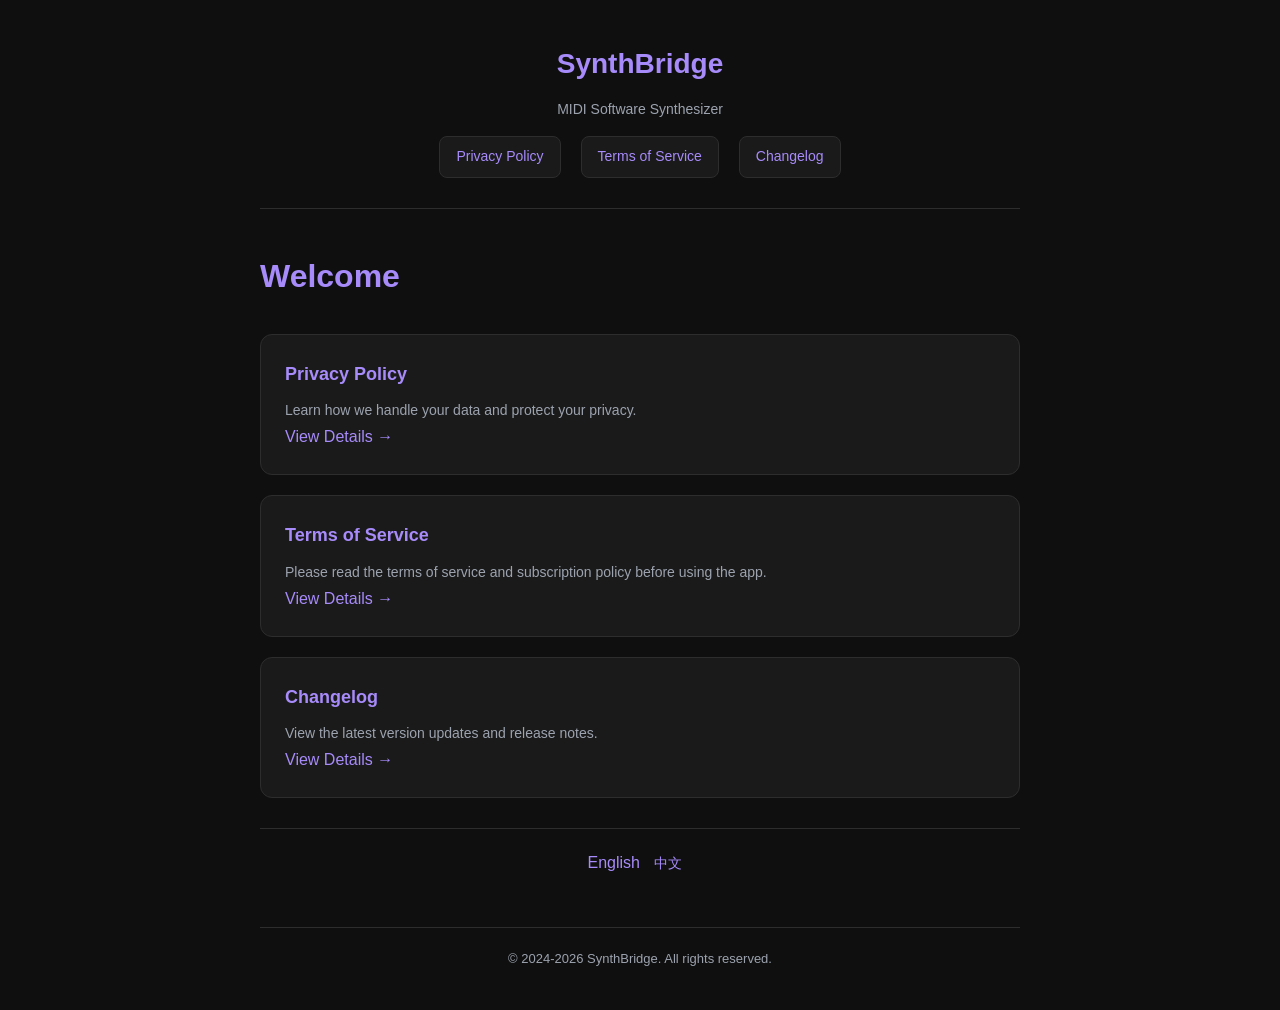
==== docs/index.html @ 0fc96270 "first commit" ====
<!DOCTYPE html>
<html lang="en">
<head>
  <meta charset="UTF-8">
  <meta name="viewport" content="width=device-width, initial-scale=1.0">
  <title>SynthBridge</title>
  <link rel="stylesheet" href="style.css">
</head>
<body>
  <div class="container">
    <header>
      <div class="logo">SynthBridge</div>
      <div class="subtitle">MIDI Software Synthesizer</div>
      <nav class="nav-links">
        <a href="privacy.html">Privacy Policy</a>
        <a href="terms.html">Terms of Service</a>
        <a href="changelog.html">Changelog</a>
      </nav>
    </header>

    <h1>Welcome</h1>
    
    <div class="card">
      <h3>Privacy Policy</h3>
      <p>Learn how we handle your data and protect your privacy.</p>
      <a href="privacy.html">View Details →</a>
    </div>

    <div class="card">
      <h3>Terms of Service</h3>
      <p>Please read the terms of service and subscription policy before using the app.</p>
      <a href="terms.html">View Details →</a>
    </div>

    <div class="card">
      <h3>Changelog</h3>
      <p>View the latest version updates and release notes.</p>
      <a href="changelog.html">View Details →</a>
    </div>

    <div class="language-switch">
      <span class="highlight">English</span>
      <a href="index-zh.html">中文</a>
    </div>

    <footer>
      © 2024-2026 SynthBridge. All rights reserved.
    </footer>
  </div>
</body>
</html>
---- docs/style.css ----
:root {
  --primary: #7c3aed;
  --primary-light: #a78bfa;
  --bg: #0f0f0f;
  --bg-card: #1a1a1a;
  --text: #e5e5e5;
  --text-muted: #9ca3af;
  --border: #2d2d2d;
}

* {
  margin: 0;
  padding: 0;
  box-sizing: border-box;
}

body {
  font-family: -apple-system, BlinkMacSystemFont, 'Segoe UI', Roboto, 'Helvetica Neue', Arial, sans-serif;
  background: var(--bg);
  color: var(--text);
  line-height: 1.7;
  min-height: 100vh;
}

.container {
  max-width: 800px;
  margin: 0 auto;
  padding: 40px 20px;
}

header {
  text-align: center;
  margin-bottom: 40px;
  padding-bottom: 30px;
  border-bottom: 1px solid var(--border);
}

.logo {
  font-size: 28px;
  font-weight: 700;
  color: var(--primary-light);
  margin-bottom: 10px;
}

.subtitle {
  color: var(--text-muted);
  font-size: 14px;
}

h1 {
  font-size: 32px;
  font-weight: 600;
  margin-bottom: 30px;
  color: var(--primary-light);
}

h2 {
  font-size: 22px;
  font-weight: 600;
  margin: 30px 0 15px;
  color: var(--text);
}

h3 {
  font-size: 18px;
  font-weight: 600;
  margin: 20px 0 10px;
  color: var(--text-muted);
}

p {
  margin-bottom: 15px;
  color: var(--text-muted);
}

ul, ol {
  margin: 15px 0;
  padding-left: 25px;
}

li {
  margin-bottom: 8px;
  color: var(--text-muted);
}

a {
  color: var(--primary-light);
  text-decoration: none;
}

a:hover {
  text-decoration: underline;
}

.last-updated {
  color: var(--text-muted);
  font-size: 13px;
  margin-bottom: 30px;
}

.card {
  background: var(--bg-card);
  border: 1px solid var(--border);
  border-radius: 12px;
  padding: 24px;
  margin-bottom: 20px;
  transition: border-color 0.2s;
}

.card:hover {
  border-color: var(--primary);
}

.card h3 {
  margin-top: 0;
  color: var(--primary-light);
}

.card p {
  margin-bottom: 0;
  font-size: 14px;
}

.language-switch {
  text-align: center;
  margin-top: 30px;
  padding-top: 20px;
  border-top: 1px solid var(--border);
}

.language-switch a {
  margin: 0 10px;
  font-size: 14px;
}

.nav-links {
  display: flex;
  justify-content: center;
  gap: 20px;
  margin-top: 15px;
  flex-wrap: wrap;
}

.nav-links a {
  padding: 8px 16px;
  background: var(--bg-card);
  border: 1px solid var(--border);
  border-radius: 8px;
  font-size: 14px;
  transition: all 0.2s;
}

.nav-links a:hover {
  border-color: var(--primary);
  text-decoration: none;
}

.highlight {
  color: var(--primary-light);
}

.version-item {
  border-left: 2px solid var(--primary);
  padding-left: 20px;
  margin-bottom: 30px;
}

.version-number {
  font-size: 18px;
  font-weight: 600;
  color: var(--primary-light);
}

.version-date {
  font-size: 13px;
  color: var(--text-muted);
  margin-bottom: 10px;
}

footer {
  text-align: center;
  margin-top: 50px;
  padding-top: 20px;
  border-top: 1px solid var(--border);
  color: var(--text-muted);
  font-size: 13px;
}

@media (max-width: 600px) {
  .container {
    padding: 20px 15px;
  }
  
  h1 {
    font-size: 26px;
  }
  
  h2 {
    font-size: 20px;
  }
}
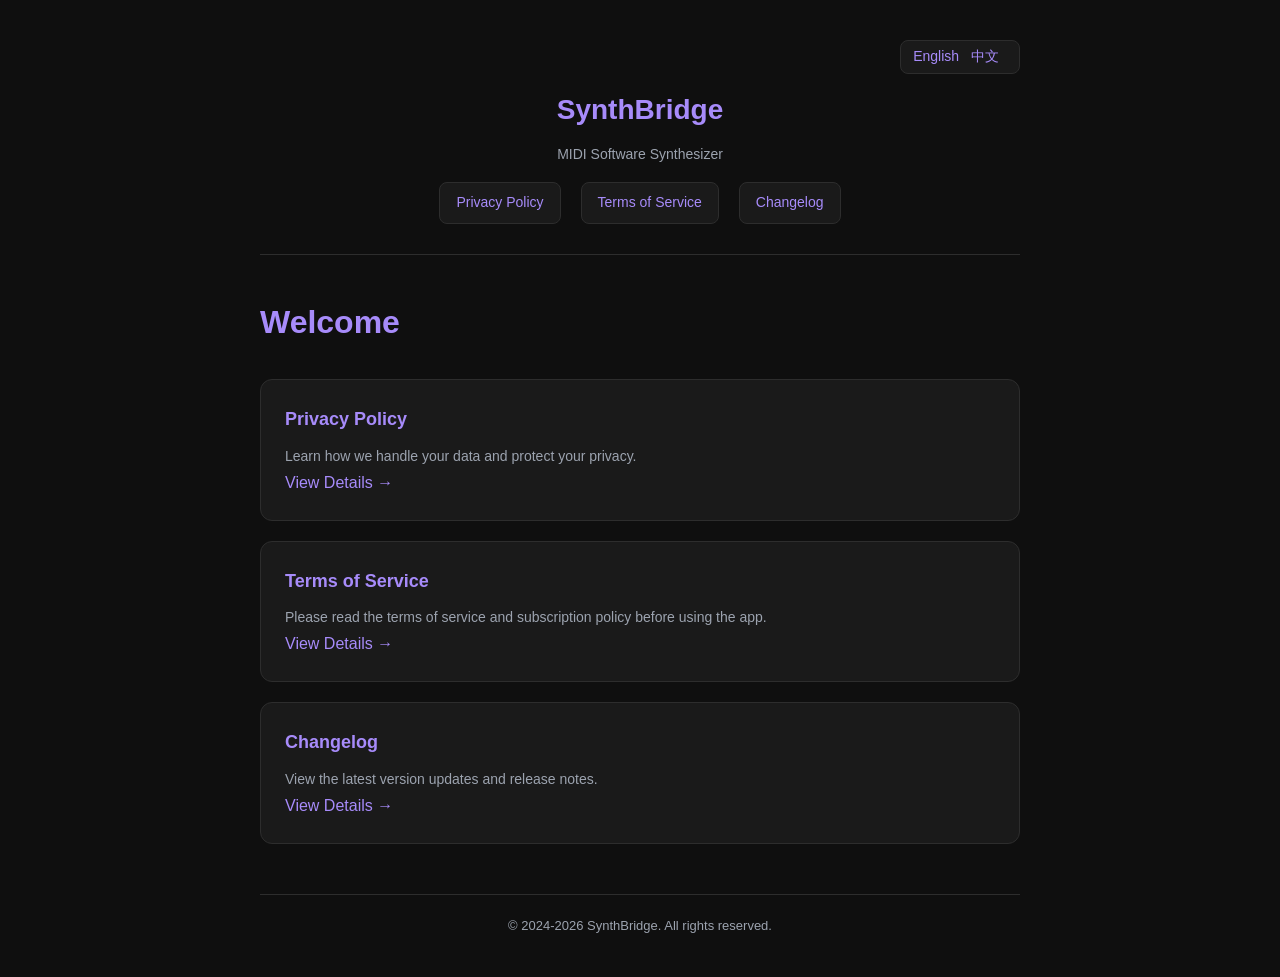
==== commit 63ece3f1: "docs: align language switch position on home and changelog pages Move the language switcher into the" ====
--- a/docs/index.html
+++ b/docs/index.html
@@ -8,7 +8,13 @@
 </head>
 <body>
   <div class="container">
-    <header>
+    <header class="site-header">
+      <div class="site-header-lang">
+        <div class="language-switch">
+          <span class="highlight">English</span>
+          <a href="index-zh.html">中文</a>
+        </div>
+      </div>
       <div class="logo">SynthBridge</div>
       <div class="subtitle">MIDI Software Synthesizer</div>
       <nav class="nav-links">
@@ -38,11 +44,6 @@
       <a href="changelog.html">View Details →</a>
     </div>
 
-    <div class="language-switch">
-      <span class="highlight">English</span>
-      <a href="index-zh.html">中文</a>
-    </div>
-
     <footer>
       © 2024-2026 SynthBridge. All rights reserved.
     </footer>
--- a/docs/style.css
+++ b/docs/style.css
@@ -28,11 +28,38 @@
   padding: 40px 20px;
 }
 
-header {
+header,
+.site-header {
   text-align: center;
   margin-bottom: 40px;
   padding-bottom: 30px;
   border-bottom: 1px solid var(--border);
+}
+
+/* Language toggle: top row, aligned to the right (within .container) */
+.site-header-lang {
+  display: flex;
+  justify-content: flex-end;
+  margin-bottom: 12px;
+}
+
+.site-header .language-switch {
+  margin: 0;
+  padding: 6px 12px;
+  border: 1px solid var(--border);
+  border-radius: 8px;
+  background: var(--bg-card);
+  font-size: 14px;
+  line-height: 1.4;
+  text-align: center;
+}
+
+.site-header .language-switch a {
+  margin: 0 8px;
+}
+
+.site-header .language-switch a:hover {
+  text-decoration: underline;
 }
 
 .logo {
@@ -121,6 +148,7 @@
   font-size: 14px;
 }
 
+/* Bottom language bar (index, changelog, etc.) */
 .language-switch {
   text-align: center;
   margin-top: 30px;
@@ -190,6 +218,15 @@
   .container {
     padding: 20px 15px;
   }
+
+  .site-header-lang {
+    margin-bottom: 10px;
+  }
+
+  .site-header .language-switch {
+    font-size: 13px;
+    padding: 5px 10px;
+  }
   
   h1 {
     font-size: 26px;
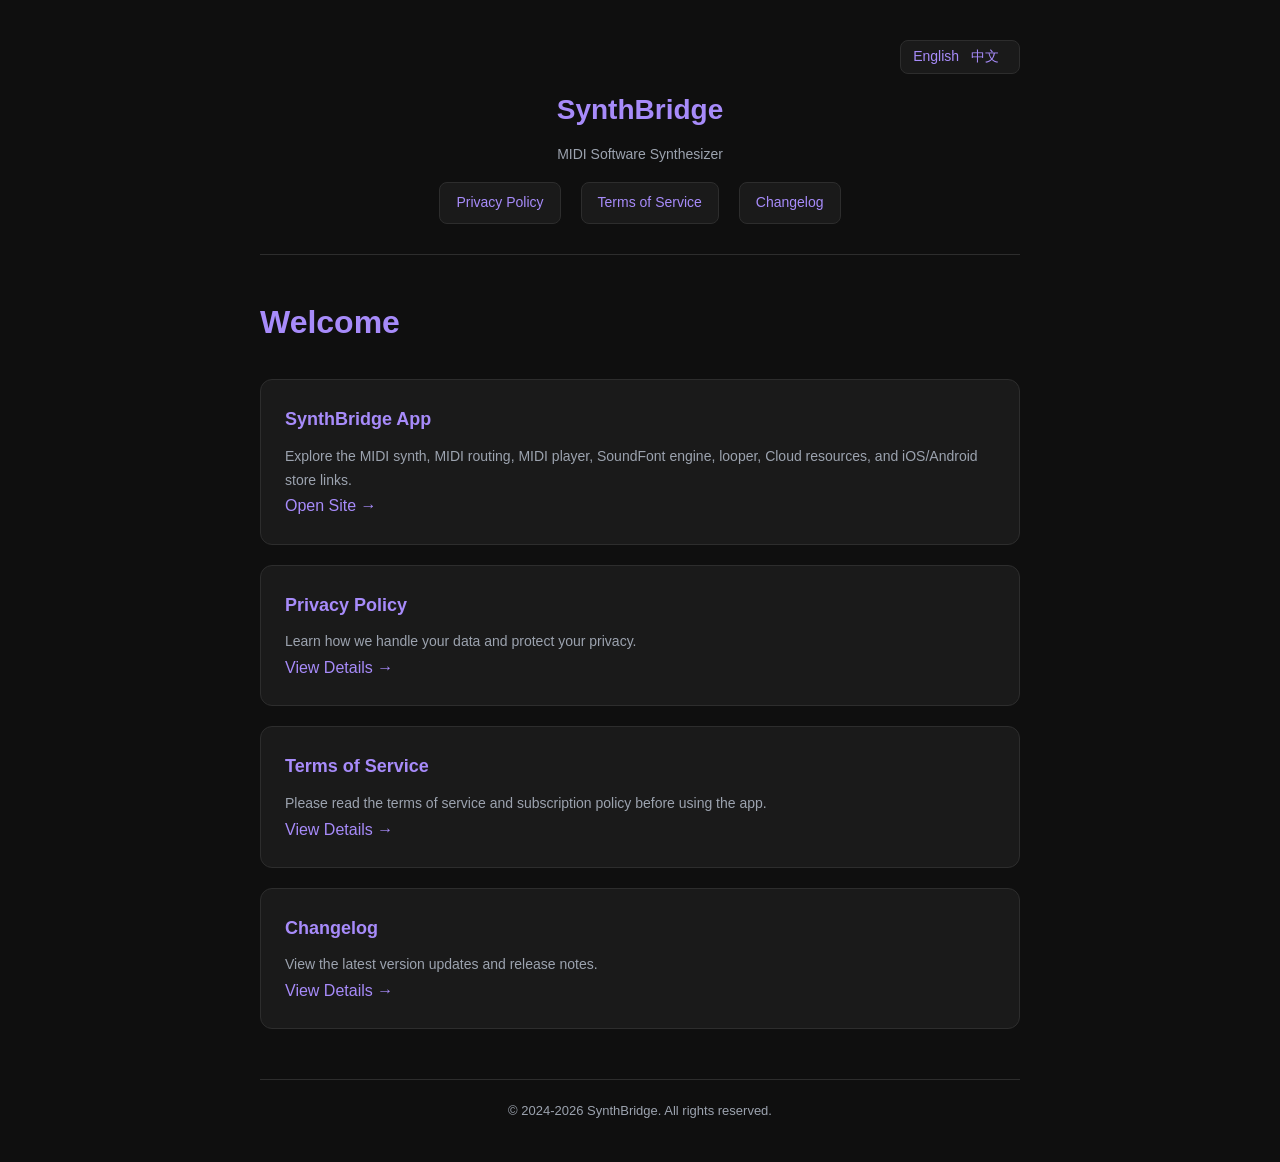
==== commit 0dd94161: "添加 SynthBridge 应用宣传页 Changes: - 新增 docs/app 静态宣传站，支持中英文自动识别与手动切换 - 增加 App Store / Google Play 入口、原始截" ====
--- a/docs/index.html
+++ b/docs/index.html
@@ -25,6 +25,12 @@
     </header>
 
     <h1>Welcome</h1>
+
+    <div class="card">
+      <h3>SynthBridge App</h3>
+      <p>Explore the MIDI synth, MIDI routing, MIDI player, SoundFont engine, looper, Cloud resources, and iOS/Android store links.</p>
+      <a href="app/">Open Site →</a>
+    </div>
     
     <div class="card">
       <h3>Privacy Policy</h3>
